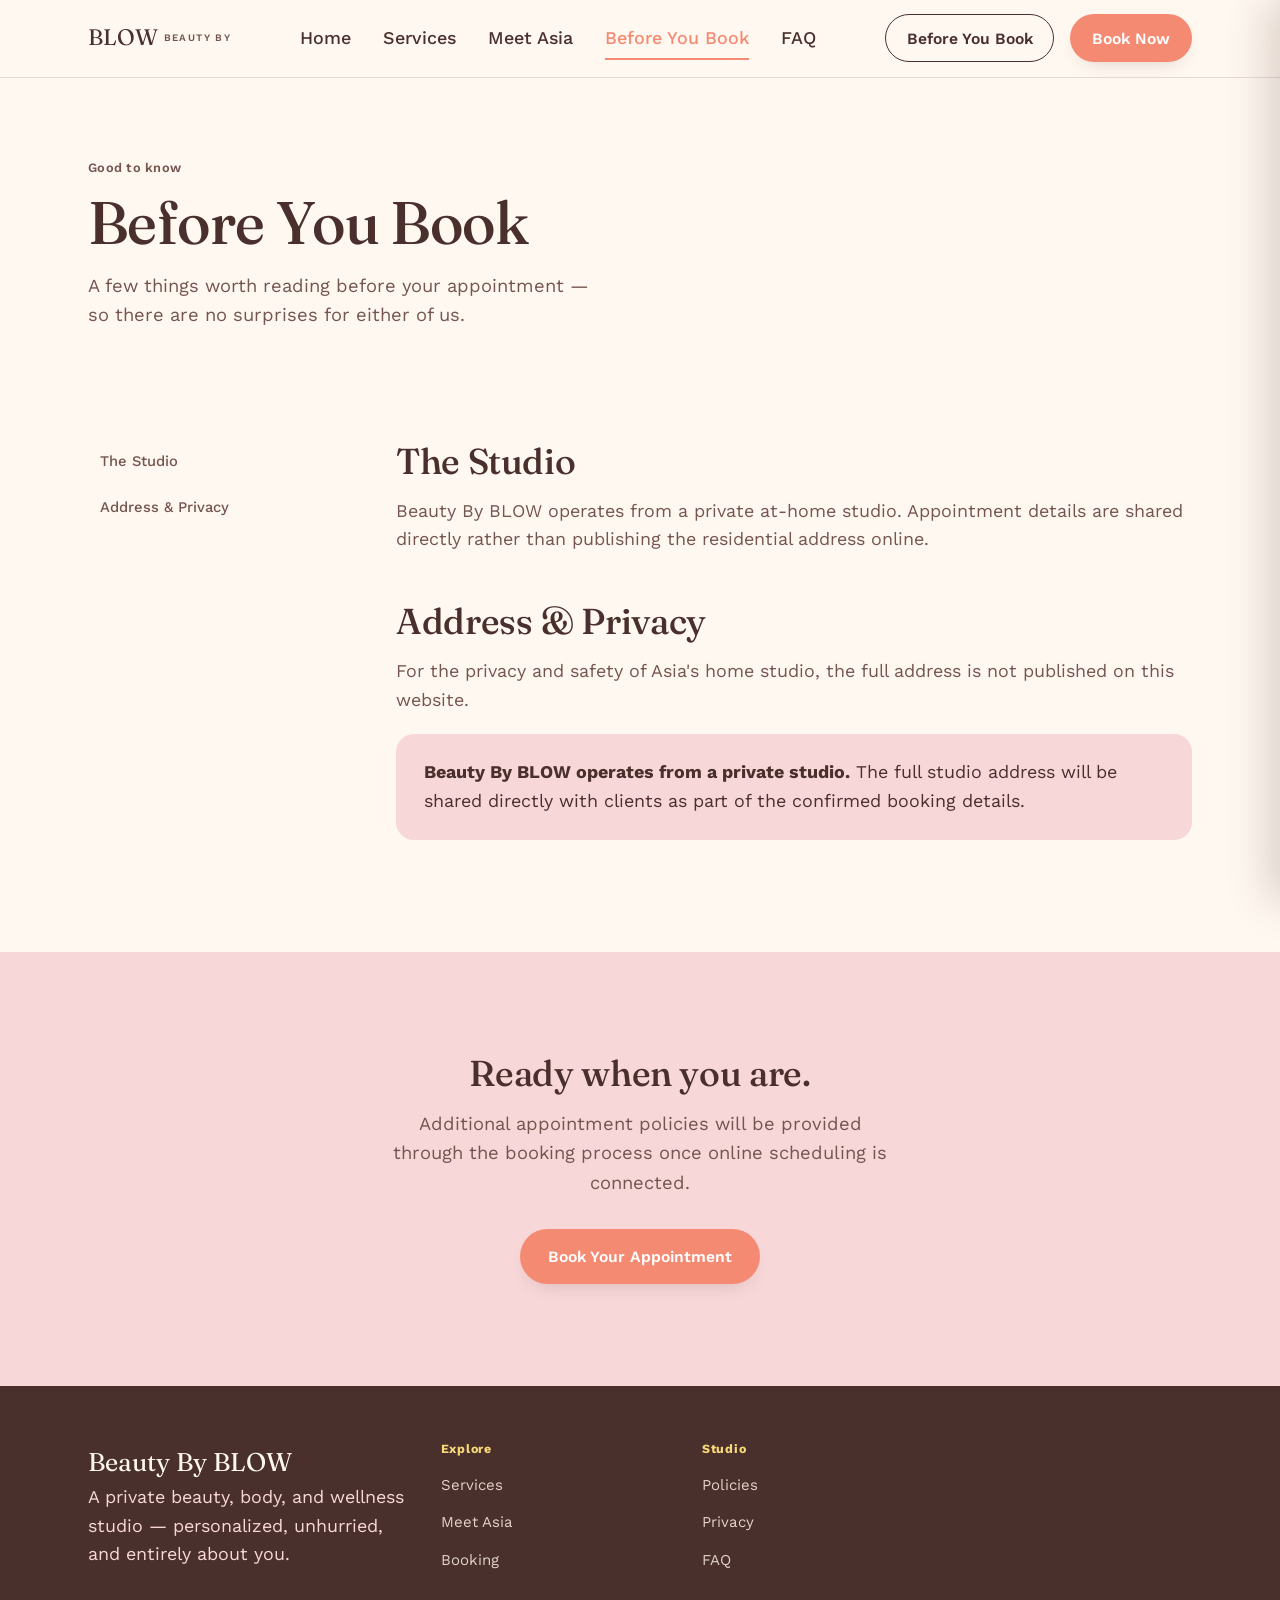
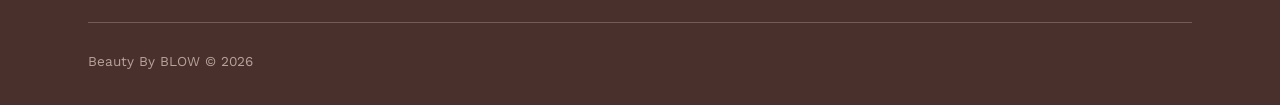
==== before-you-book.html @ 27a86e9e "Initial Beauty By BLOW website" ====
<!DOCTYPE html>
<html lang="en">
<head>
<meta charset="UTF-8">
<meta name="viewport" content="width=device-width, initial-scale=1.0">
<title>Before You Book — Beauty By BLOW</title>
<meta name="description" content="Appointment policies for Beauty By BLOW: deposits, cancellations, rescheduling, and studio information.">
<link rel="stylesheet" href="styles.css">
</head>
<body>

<a class="visually-hidden" href="#main">Skip to content</a>

<header class="site-header">
  <div class="wrap nav">
    <a class="brand" href="index.html">BLOW <small>BEAUTY BY</small></a>
    <nav class="nav-links" aria-label="Primary">
      <a href="index.html">Home</a>
      <a href="services.html">Services</a>
      <a href="meet-asia.html">Meet Asia</a>
      <a href="before-you-book.html" aria-current="page">Before You Book</a>
      <a href="faq.html">FAQ</a>
    </nav>
    <div class="nav-cta">
      <a class="btn btn-secondary" href="before-you-book.html">Before You Book</a>
      <a class="btn btn-primary" href="book.html">Book Now</a>
      <button class="hamburger" data-hamburger aria-label="Open menu" aria-expanded="false" aria-controls="mobile-menu">
        <svg viewBox="0 0 24 24" fill="none" stroke="currentColor" stroke-width="2" stroke-linecap="round"><line x1="3" y1="6" x2="21" y2="6"/><line x1="3" y1="12" x2="21" y2="12"/><line x1="3" y1="18" x2="21" y2="18"/></svg>
      </button>
    </div>
  </div>
</header>

<div class="scrim" data-scrim></div>
<div class="mobile-panel" id="mobile-menu" data-mobile-panel>
  <div class="mobile-panel-top">
    <span class="brand">BLOW</span>
    <button class="hamburger" data-mobile-close aria-label="Close menu">
      <svg viewBox="0 0 24 24" fill="none" stroke="currentColor" stroke-width="2" stroke-linecap="round"><line x1="18" y1="6" x2="6" y2="18"/><line x1="6" y1="6" x2="18" y2="18"/></svg>
    </button>
  </div>
  <nav aria-label="Mobile">
    <a href="index.html">Home</a>
    <a href="services.html">Services</a>
    <a href="meet-asia.html">Meet Asia</a>
    <a href="before-you-book.html">Before You Book</a>
    <a href="faq.html">FAQ</a>
  </nav>
  <a class="btn btn-primary btn-block" href="book.html">Book Now</a>
</div>

<main id="main">
  <section class="page-header wrap">
    <p class="eyebrow reveal">Good to know</p>
    <h1 class="reveal">Before You Book</h1>
    <p class="lede reveal">A few things worth reading before your appointment — so there are no surprises for either of us.</p>
  </section>

  <section class="section-tight">
    <div class="wrap policy-grid">
      <nav class="policy-nav" aria-label="Policy sections">
        <a href="#studio">The Studio</a>
        <a href="#privacy">Address &amp; Privacy</a>
      </nav>

      <div>


        <div class="policy-section reveal" id="studio">
          <h2>The Studio</h2>
          <p>Beauty By BLOW operates from a private at-home studio. Appointment details are shared directly rather than publishing the residential address online.</p>
        </div>

        <div class="policy-section reveal" id="privacy">
          <h2>Address &amp; Privacy</h2>
          <p>For the privacy and safety of Asia's home studio, the full address is not published on this website.</p>
          <div class="callout">
            <strong>Beauty By BLOW operates from a private studio.</strong> The full studio address will be shared directly with clients as part of the confirmed booking details.
          </div>
        </div>
      </div>
    </div>
  </section>

  <section class="section bg-blush">
    <div class="wrap center" style="max-width:600px;">
      <h2 style="font-size:var(--step-2);">Ready when you are.</h2>
      <p class="lede center mt-1">Additional appointment policies will be provided through the booking process once online scheduling is connected.</p>
      <a class="btn btn-primary mt-2" href="book.html">Book Your Appointment</a>
    </div>
  </section>
</main>

<footer class="site-footer">
  <div class="wrap">
    <div class="footer-grid">
      <div>
        <p class="footer-brand">Beauty By BLOW</p>
        <p>A private beauty, body, and wellness studio — personalized, unhurried, and entirely about you.</p>
      </div>
      <div class="footer-col">
        <h4>Explore</h4>
        <ul>
          <li><a href="services.html">Services</a></li>
          <li><a href="meet-asia.html">Meet Asia</a></li>
          <li><a href="book.html">Booking</a></li>
        </ul>
      </div>
      <div class="footer-col">
        <h4>Studio</h4>
        <ul>
          <li><a href="before-you-book.html">Policies</a></li>
          <li><a href="before-you-book.html#privacy">Privacy</a></li>
          <li><a href="faq.html">FAQ</a></li>
        </ul>
      </div>
    </div>
    <div class="footer-bottom">
      <span>Beauty By BLOW &copy; <span data-year></span></span>
    </div>
  </div>
</footer>

<script src="main.js"></script>
</body>
</html>
---- styles.css ----
/* =========================================================
   Beauty By BLOW — Design System
   A private beauty & wellness studio, run by Asia.
   Tokens live at the top so pricing/copy-adjacent color and
   type choices are easy to retune without hunting the file.
   ========================================================= */

@import url('https://fonts.googleapis.com/css2?family=Fraunces:ital,opsz,wght@0,9..144,300;0,9..144,400;0,9..144,500;0,9..144,600;1,9..144,400;1,9..144,500&family=Work+Sans:wght@400;500;600&display=swap');

:root{
  /* ---- Color ---- */
  --cream:      #FFF8F1;
  --cream-2:    #FDEFE2; /* slightly deeper cream for stacked sections */
  --blush:      #F8D7D9;
  --rose:       #ECA8AD;
  --coral:      #F58A72;
  --tangerine:  #F6A15D;
  --butter:     #F6D978;
  --brown:      #4A302C;
  --cocoa:      #74554F;
  --white:      #FFFFFF;

  /* functional aliases */
  --bg:          var(--cream);
  --ink:         var(--brown);
  --ink-soft:    var(--cocoa);
  --accent:      var(--coral);
  --accent-2:    var(--tangerine);
  --line:        rgba(74,48,44,0.14);
  --focus:       #B8542F;

  /* ---- Type ---- */
  --serif: 'Fraunces', 'Iowan Old Style', Georgia, serif;
  --sans:  'Work Sans', -apple-system, BlinkMacSystemFont, 'Segoe UI', sans-serif;

  /* ---- Scale ---- */
  --step-0: clamp(1rem, 0.96rem + 0.2vw, 1.125rem);
  --step-1: clamp(1.25rem, 1.18rem + 0.35vw, 1.5rem);
  --step-2: clamp(1.75rem, 1.55rem + 1vw, 2.25rem);
  --step-3: clamp(2.5rem, 2.05rem + 2.2vw, 3.75rem);
  --step-4: clamp(3.25rem, 2.5rem + 3.7vw, 5.5rem);

  --radius-sm: 10px;
  --radius-md: 18px;
  --radius-lg: 32px;

  --shadow-soft: 0 20px 45px -25px rgba(74,48,44,0.35);
  --shadow-tight: 0 8px 20px -12px rgba(74,48,44,0.3);

  --container: 1200px;
  --gutter: clamp(1.25rem, 4vw, 3rem);
}

/* ---------------------------------------------------------
   Reset
   --------------------------------------------------------- */
*, *::before, *::after{ box-sizing: border-box; }
html{ scroll-behavior: smooth; }
body{
  margin:0;
  background: var(--bg);
  color: var(--ink);
  font-family: var(--sans);
  font-size: var(--step-0);
  line-height: 1.6;
  -webkit-font-smoothing: antialiased;
  overflow-x: hidden;
}
img{ max-width:100%; display:block; }
ul{ margin:0; padding:0; list-style:none; }
a{ color: inherit; text-decoration:none; }
button{ font-family: inherit; cursor:pointer; }
h1,h2,h3,h4{ font-family: var(--serif); font-weight:500; margin:0; line-height:1.08; letter-spacing:-0.01em; }
p{ margin:0; }
input, select, textarea{ font-family: inherit; font-size: 1rem; }

.italic{ font-style: italic; font-weight: 400; }

/* Reduced motion: respected globally */
@media (prefers-reduced-motion: reduce){
  html{ scroll-behavior:auto; }
  *, *::before, *::after{
    animation-duration: 0.001ms !important;
    animation-iteration-count: 1 !important;
    transition-duration: 0.001ms !important;
    scroll-behavior: auto !important;
  }
}

/* Focus visibility — never sacrificed */
:focus-visible{
  outline: 2px solid var(--focus);
  outline-offset: 3px;
  border-radius: 4px;
}

/* ---------------------------------------------------------
   Layout helpers
   --------------------------------------------------------- */
.wrap{
  max-width: var(--container);
  margin-inline: auto;
  padding-inline: var(--gutter);
}
.section{ padding-block: clamp(3.5rem, 8vw, 7rem); position:relative; }
.section-tight{ padding-block: clamp(2.5rem, 5vw, 4rem); }
.bg-cream2{ background: var(--cream-2); }
.bg-blush{ background: var(--blush); }
.bg-brown{ background: var(--brown); color: var(--cream); }
.bg-brown h1, .bg-brown h2, .bg-brown h3{ color: var(--cream); }

.eyebrow{
  font-family: var(--sans);
  font-weight: 600;
  font-size: 0.8rem;
  color: var(--cocoa);
  letter-spacing: 0.02em;
}

.lede{
  font-size: 1.15rem;
  color: var(--ink-soft);
  max-width: 46ch;
}

/* ---------------------------------------------------------
   Buttons
   --------------------------------------------------------- */
.btn{
  display:inline-flex;
  align-items:center;
  gap:0.5rem;
  padding: 0.85rem 1.7rem;
  border-radius: 999px;
  font-weight: 600;
  font-size: 0.98rem;
  border: 1px solid transparent;
  transition: transform 0.25s ease, background 0.25s ease, color 0.25s ease, box-shadow 0.25s ease;
  min-height: 48px;
}
.btn-primary{
  background: var(--coral);
  color: var(--white);
  box-shadow: var(--shadow-tight);
}
.btn-primary:hover{ background:#EF7A5E; transform: translateY(-2px); }
.btn-secondary{
  background: transparent;
  border-color: var(--brown);
  color: var(--brown);
}
.btn-secondary:hover{ background: var(--brown); color: var(--cream); }
.btn-ghost-light{
  background: transparent;
  border-color: rgba(255,248,241,0.6);
  color: var(--cream);
}
.btn-ghost-light:hover{ background: var(--cream); color: var(--brown); }
.btn-block{ width:100%; justify-content:center; }
.btn:disabled{ opacity:0.5; cursor:not-allowed; transform:none; }

/* ---------------------------------------------------------
   Header / Nav
   --------------------------------------------------------- */
.site-header{
  position: sticky;
  top:0;
  z-index: 100;
  background: rgba(255,248,241,0.88);
  backdrop-filter: saturate(140%) blur(10px);
  border-bottom: 1px solid var(--line);
}
.nav{
  display:flex;
  align-items:center;
  justify-content:space-between;
  padding-block: 0.9rem;
}
.brand{
  font-family: var(--serif);
  font-size: 1.4rem;
  color: var(--brown);
  display:flex;
  align-items:baseline;
  gap:0.35rem;
}
.brand small{
  font-family: var(--sans);
  font-size: 0.62rem;
  font-weight:600;
  color: var(--cocoa);
  letter-spacing: 0.14em;
  align-self:center;
}
.nav-links{
  display:flex;
  align-items:center;
  gap: 2rem;
}
.nav-links a{
  font-weight:500;
  color: var(--ink);
  position:relative;
  padding: 0.3rem 0;
}
.nav-links a::after{
  content:"";
  position:absolute;
  left:0; right:100%;
  bottom:-2px;
  height:2px;
  background: var(--coral);
  transition: right 0.25s ease;
}
.nav-links a:hover::after, .nav-links a[aria-current="page"]::after{ right:0; }
.nav-links a[aria-current="page"]{ color: var(--coral); }
.nav-cta{ display:flex; align-items:center; gap:1rem; }
.nav-cta .btn{ padding: 0.65rem 1.3rem; }

.hamburger{
  display:none;
  width:48px; height:48px;
  border:none;
  background:transparent;
  align-items:center;
  justify-content:center;
  border-radius: 50%;
}
.hamburger svg{ width:24px; height:24px; }

.mobile-panel{
  position:fixed;
  inset: 0 0 0 auto;
  width:min(85vw, 360px);
  height:100dvh;
  background: var(--cream);
  transform: translateX(100%);
  transition: transform 0.35s ease;
  z-index: 200;
  display:flex;
  flex-direction:column;
  padding: 1.5rem;
  box-shadow: -12px 0 40px rgba(74,48,44,0.2);
}
.mobile-panel.is-open{ transform: translateX(0); }
.mobile-panel-top{ display:flex; justify-content:space-between; align-items:center; margin-bottom: 2rem; }
.mobile-panel a{
  font-family: var(--serif);
  font-size: 1.6rem;
  padding: 0.6rem 0;
  display:block;
  border-bottom: 1px solid var(--line);
}
.mobile-panel .btn{ margin-top: 1.5rem; }
.scrim{
  position:fixed; inset:0; background: rgba(74,48,44,0.35);
  opacity:0; pointer-events:none; transition: opacity 0.3s ease;
  z-index:150;
}
.scrim.is-open{ opacity:1; pointer-events:auto; }

@media (max-width: 860px){
  .nav-links{ display:none; }
  .nav-cta .btn-secondary{ display:none; }
  .hamburger{ display:flex; }
}

/* ---------------------------------------------------------
   Decorative shapes (hero + section accents)
   --------------------------------------------------------- */
.blob{
  position:absolute;
  border-radius: 50%;
  filter: blur(0px);
  z-index:0;
  pointer-events:none;
}
.float-slow{ animation: floaty 9s ease-in-out infinite; }
.float-slower{ animation: floaty 13s ease-in-out infinite; }
@keyframes floaty{
  0%,100%{ transform: translateY(0) translateX(0); }
  50%{ transform: translateY(-16px) translateX(6px); }
}

/* ---------------------------------------------------------
   Scroll reveal
   --------------------------------------------------------- */
.reveal{
  opacity:0;
  transform: translateY(16px);
  transition: opacity 0.7s ease, transform 0.7s ease;
}
.reveal.is-visible{ opacity:1; transform:none; }

/* ---------------------------------------------------------
   Home — Hero
   --------------------------------------------------------- */
.hero{
  position:relative;
  padding-top: clamp(2.5rem, 6vw, 4.5rem);
  padding-bottom: clamp(3rem, 8vw, 6rem);
  overflow:hidden;
}
.hero-grid{
  display:grid;
  grid-template-columns: 1.1fr 0.9fr;
  gap: clamp(2rem, 5vw, 4rem);
  align-items:center;
  position:relative;
  z-index:1;
}
.hero h1{
  font-size: var(--step-4);
  max-width: 12ch;
}
.hero-support{
  margin-top: 1.5rem;
  font-size: 1.15rem;
  color: var(--ink-soft);
  max-width: 42ch;
}
.hero-ctas{ display:flex; flex-wrap:wrap; gap:1rem; margin-top: 2.25rem; }
.hero-media{
  position:relative;
  aspect-ratio: 4/5;
  border-radius: var(--radius-lg);
  overflow:hidden;
  background: linear-gradient(155deg, var(--blush), var(--butter) 120%);
  box-shadow: var(--shadow-soft);
}
.hero-media img{ width:100%; height:100%; object-fit:cover; }
.hero-media-caption{
  position:absolute; left:1.25rem; bottom:1.25rem;
  background: rgba(255,248,241,0.92);
  padding: 0.6rem 1rem;
  border-radius: 999px;
  font-size: 0.85rem;
  font-weight:600;
  color: var(--brown);
  box-shadow: var(--shadow-tight);
}
@media (max-width: 860px){
  .hero-grid{ grid-template-columns: 1fr; }
  .hero-media{ order:-1; aspect-ratio: 5/4; }
}

/* ---------------------------------------------------------
   Intro / Brand statement
   --------------------------------------------------------- */
.intro{
  text-align:left;
  max-width: 720px;
}
.intro h2{ font-size: var(--step-3); }
.intro p{ margin-top: 1.5rem; }
.intro-link{
  margin-top: 1.75rem;
  display:inline-flex;
  align-items:center;
  gap: 0.5rem;
  font-weight:600;
  border-bottom: 1px solid var(--coral);
  padding-bottom: 2px;
}

/* ---------------------------------------------------------
   Services grid
   --------------------------------------------------------- */
.filter-row{
  display:flex; gap:0.6rem; flex-wrap:wrap; margin-top:2rem; margin-bottom: 2.5rem;
}
.filter-chip{
  padding: 0.5rem 1.1rem;
  border-radius:999px;
  border: 1px solid var(--line);
  background: var(--white);
  font-weight:600;
  font-size: 0.9rem;
  color: var(--ink-soft);
  transition: all 0.2s ease;
}
.filter-chip[aria-pressed="true"]{
  background: var(--brown);
  border-color: var(--brown);
  color: var(--cream);
}

.services-grid{
  display:grid;
  grid-template-columns: repeat(6, 1fr);
  gap: 1.5rem;
}
.service-card{
  grid-column: span 3;
  background: var(--white);
  border-radius: var(--radius-md);
  overflow:hidden;
  display:flex;
  flex-direction:column;
  box-shadow: var(--shadow-tight);
  transition: transform 0.3s ease, box-shadow 0.3s ease;
}
.service-card:hover{ transform: translateY(-4px); box-shadow: var(--shadow-soft); }
.service-card.is-hidden{ display:none; }
.service-card.span-4{ grid-column: span 4; }
.service-card.span-2{ grid-column: span 2; }
.service-media{
  aspect-ratio: 16/11;
  background: linear-gradient(140deg, var(--blush), var(--tangerine));
  position:relative;
}
.service-card:nth-of-type(3n+2) .service-media{ background: linear-gradient(140deg, var(--butter), var(--coral)); }
.service-card:nth-of-type(3n+3) .service-media{ background: linear-gradient(140deg, var(--rose), var(--butter)); }
.service-media img{ width:100%; height:100%; object-fit:cover; }
.service-tag{
  position:absolute; top:0.9rem; left:0.9rem;
  background: rgba(255,255,255,0.85);
  padding: 0.3rem 0.75rem;
  border-radius: 999px;
  font-size: 0.72rem;
  font-weight:700;
  color: var(--cocoa);
}
.service-body{ padding: 1.4rem 1.4rem 1.6rem; display:flex; flex-direction:column; gap:0.7rem; flex:1; }
.service-body h3{ font-size: 1.35rem; }
.service-desc{ color: var(--ink-soft); font-size: 0.96rem; }
.service-meta{
  display:flex; gap:1rem; font-size:0.85rem; color: var(--cocoa); font-weight:600;
  margin-top:auto;
}
.service-actions{ display:flex; gap:0.75rem; margin-top:0.5rem; flex-wrap:wrap; }
.service-actions .btn{ padding: 0.6rem 1.15rem; font-size:0.9rem; }

@media (max-width: 960px){
  .services-grid{ grid-template-columns: repeat(2,1fr); }
  .service-card, .service-card.span-4, .service-card.span-2{ grid-column: span 1; }
}
@media (max-width: 560px){
  .services-grid{ grid-template-columns: 1fr; }
}

/* ---------------------------------------------------------
   Meet Asia teaser (home) + full page
   --------------------------------------------------------- */
.asia-teaser{
  display:grid;
  grid-template-columns: 0.9fr 1.1fr;
  gap: clamp(2rem,5vw,4rem);
  align-items:center;
}
.asia-portrait{
  position:relative;
  aspect-ratio: 3/4;
  border-radius: var(--radius-lg);
  overflow:hidden;
  background: linear-gradient(160deg, var(--butter), var(--blush));
  box-shadow: var(--shadow-soft);
}
.asia-portrait img{ width:100%; height:100%; object-fit:cover; }
.detail-list{
  display:grid;
  grid-template-columns: 1fr 1fr;
  gap: 1rem;
  margin-top: 2rem;
}
.detail-item{
  background: var(--white);
  border-radius: var(--radius-sm);
  padding: 1rem 1.1rem;
}
.detail-item span{ display:block; font-size:0.75rem; font-weight:700; color:var(--coral); margin-bottom:0.25rem; }
@media (max-width: 860px){
  .asia-teaser{ grid-template-columns:1fr; }
  .detail-list{ grid-template-columns:1fr 1fr; }
}
@media (max-width:480px){ .detail-list{ grid-template-columns:1fr; } }

/* Meet Asia full page */
.asia-hero{
  display:grid;
  grid-template-columns: 1fr 1fr;
  gap: clamp(2rem,5vw,4rem);
  align-items:center;
}
.asia-hero .asia-portrait{ aspect-ratio: 4/5; }
.story-block{ max-width: 640px; margin-bottom: 3rem; }
.story-block h3{ font-size: var(--step-2); margin-bottom:1rem; }
.story-block p + p{ margin-top: 1rem; }
.cert-list{ display:grid; gap:0.9rem; margin-top:1.5rem; }
.cert-item{
  display:flex; gap:0.9rem; align-items:flex-start;
  padding: 1rem; background: var(--white); border-radius: var(--radius-sm);
}
.cert-item .dot{ width:8px;height:8px;border-radius:50%;background:var(--coral); margin-top:0.5rem; flex-shrink:0; }
.gallery-strip{
  display:grid; grid-template-columns: repeat(3,1fr); gap:1rem; margin-top:2rem;
}
.gallery-strip .ph{
  aspect-ratio: 1; border-radius: var(--radius-sm); overflow:hidden;
  background: linear-gradient(150deg, var(--rose), var(--tangerine));
}
@media (max-width:860px){ .asia-hero{ grid-template-columns:1fr; } }
@media (max-width:600px){ .gallery-strip{ grid-template-columns: repeat(3,1fr); } }

/* ---------------------------------------------------------
   Experience (3-step)
   --------------------------------------------------------- */
.steps{
  display:grid;
  grid-template-columns: repeat(3,1fr);
  gap: clamp(1.5rem,4vw,2.5rem);
  margin-top: 3rem;
}
.step-num{
  font-family: var(--serif);
  font-size: clamp(2.75rem,6vw,4rem);
  color: var(--rose);
  line-height:1;
}
.step h3{ font-size:1.4rem; margin-top:0.75rem; }
.step p{ color: var(--ink-soft); margin-top:0.5rem; }
@media (max-width:760px){ .steps{ grid-template-columns:1fr; } }

/* ---------------------------------------------------------
   Portfolio / gallery masonry
   --------------------------------------------------------- */
.masonry{
  columns: 3 220px;
  column-gap: 1.25rem;
  margin-top:2.5rem;
}
.masonry-item{
  break-inside: avoid;
  margin-bottom: 1.25rem;
  border-radius: var(--radius-md);
  overflow:hidden;
  background: linear-gradient(160deg, var(--blush), var(--butter));
  box-shadow: var(--shadow-tight);
  transition: transform 0.3s ease;
}
.masonry-item:hover{ transform: scale(1.02); }
.masonry-item img{ width:100%; display:block; }
.masonry-item.h-short{ aspect-ratio: 4/3; }
.masonry-item.h-tall{ aspect-ratio: 3/4; }
.masonry-item.h-square{ aspect-ratio: 1; }

/* ---------------------------------------------------------
   Testimonials — Love Notes
   --------------------------------------------------------- */
.notes-grid{
  display:grid;
  grid-template-columns: repeat(3,1fr);
  gap: 1.5rem;
  margin-top: 2.5rem;
}
.note-card{
  background: var(--white);
  border-radius: var(--radius-md);
  padding: 1.75rem;
  position:relative;
  box-shadow: var(--shadow-tight);
  transform: rotate(var(--tilt,0deg));
}
.note-card:nth-child(2n){ --tilt: 1deg; }
.note-card:nth-child(3n){ --tilt: -1deg; }
.note-quote{ font-family: var(--serif); font-size:1.15rem; font-style:italic; color:var(--brown); }
.note-name{ margin-top:1rem; font-weight:600; font-size:0.9rem; color: var(--cocoa); }
.note-placeholder-badge{
  display:inline-block; margin-bottom:0.9rem; font-size:0.68rem; font-weight:700;
  background: var(--butter); color:var(--brown); padding:0.2rem 0.6rem; border-radius:999px;
}
@media (max-width:860px){ .notes-grid{ grid-template-columns:1fr; } }

/* ---------------------------------------------------------
   Final CTA band
   --------------------------------------------------------- */
.final-cta{
  text-align:center;
  background: linear-gradient(135deg, var(--coral), var(--tangerine));
  color: var(--white);
  border-radius: var(--radius-lg);
  padding: clamp(3rem,7vw,5rem) clamp(1.5rem,5vw,3rem);
  position:relative;
  overflow:hidden;
}
.final-cta h2{ color:var(--white); font-size: var(--step-3); max-width:16ch; margin-inline:auto; }
.final-cta p{ color: rgba(255,255,255,0.9); margin-top:1rem; font-size:1.1rem; }
.final-cta .btn-primary{ background: var(--white); color: var(--coral); margin-top:2rem; }
.final-cta .btn-primary:hover{ background: var(--brown); color:var(--cream); }

/* ---------------------------------------------------------
   Footer
   --------------------------------------------------------- */
.site-footer{ background: var(--brown); color: var(--blush); padding-block: 3.5rem 2rem; }
.footer-grid{
  display:grid;
  grid-template-columns: 1.4fr 1fr 1fr 1fr;
  gap: 2rem;
  padding-bottom: 2.5rem;
  border-bottom: 1px solid rgba(248,215,217,0.25);
}
.footer-brand{ font-family: var(--serif); font-size:1.6rem; color: var(--cream); }
.footer-brand p{ color: rgba(253,239,226,0.75); margin-top:0.9rem; font-size:0.92rem; max-width:32ch; }
.footer-col h4{ font-family: var(--sans); font-size:0.78rem; font-weight:700; color: var(--butter); letter-spacing:0.06em; margin-bottom:0.9rem; }
.footer-col li{ margin-bottom:0.55rem; }
.footer-col a{ color: rgba(253,239,226,0.85); font-size:0.94rem; }
.footer-col a:hover{ color: var(--butter); }
.footer-bottom{
  display:flex; justify-content:space-between; align-items:center; flex-wrap:wrap; gap:1rem;
  padding-top: 1.75rem; font-size:0.85rem; color: rgba(253,239,226,0.6);
}
@media (max-width:860px){ .footer-grid{ grid-template-columns: 1fr 1fr; } }
@media (max-width:520px){ .footer-grid{ grid-template-columns: 1fr; } }

/* ---------------------------------------------------------
   Page header (interior pages)
   --------------------------------------------------------- */
.page-header{
  padding-block: clamp(3rem,7vw,5rem) clamp(2rem,4vw,3rem);
}
.page-header .eyebrow{ margin-bottom:0.75rem; }
.page-header h1{ font-size: var(--step-3); max-width: 18ch; }
.page-header .lede{ margin-top:1rem; }

/* ---------------------------------------------------------
   FAQ accordion
   --------------------------------------------------------- */
.faq-list{ display:grid; gap:1rem; max-width: 820px; }
.faq-item{
  background: var(--white);
  border-radius: var(--radius-sm);
  overflow:hidden;
  box-shadow: var(--shadow-tight);
}
.faq-question{
  width:100%;
  display:flex; justify-content:space-between; align-items:center;
  padding: 1.25rem 1.5rem;
  background:transparent;
  border:none;
  text-align:left;
  font-family: var(--serif);
  font-size: 1.1rem;
  color: var(--brown);
}
.faq-icon{
  width:28px; height:28px; flex-shrink:0;
  display:flex; align-items:center; justify-content:center;
  border-radius:50%;
  background: var(--blush);
  transition: transform 0.3s ease;
  margin-left:1rem;
}
.faq-question[aria-expanded="true"] .faq-icon{ transform: rotate(45deg); }
.faq-answer{
  display:grid;
  grid-template-rows: 0fr;
  transition: grid-template-rows 0.35s ease;
}
.faq-answer-inner{ overflow:hidden; }
.faq-item.is-open .faq-answer{ grid-template-rows: 1fr; }
.faq-answer p{ padding: 0 1.5rem 1.5rem; color: var(--ink-soft); }
.faq-placeholder{ color:var(--coral); font-weight:600; }

/* ---------------------------------------------------------
   Policy page
   --------------------------------------------------------- */
.policy-grid{ display:grid; grid-template-columns: 260px 1fr; gap: 3rem; align-items:start; }
.policy-nav{ position:sticky; top: 100px; display:grid; gap:0.4rem; }
.policy-nav a{ padding:0.5rem 0.75rem; border-radius:8px; font-size:0.92rem; color:var(--ink-soft); font-weight:500; }
.policy-nav a:hover{ background: var(--blush); color: var(--brown); }
.policy-section{ margin-bottom: 3rem; scroll-margin-top: 100px; }
.policy-section h2{ font-size: var(--step-2); margin-bottom:1rem; }
.policy-section p{ color: var(--ink-soft); }
.policy-section p + p{ margin-top:0.85rem; }
.callout{
  background: var(--blush);
  border-radius: var(--radius-md);
  padding: 1.5rem 1.75rem;
  margin-top:1.25rem;
}
.callout strong{ color: var(--brown); }
@media (max-width:900px){ .policy-grid{ grid-template-columns:1fr; } .policy-nav{ position:static; display:flex; flex-wrap:wrap; gap:0.5rem; } }

/* ---------------------------------------------------------
   Booking flow
   --------------------------------------------------------- */
.booking-shell{
  display:grid;
  grid-template-columns: 1fr 340px;
  gap: clamp(2rem,4vw,3rem);
  align-items:start;
}
.booking-progress{
  display:flex; gap:0.5rem; margin-bottom: 2rem;
}
.booking-progress li{
  flex:1; height:6px; border-radius:999px; background: var(--blush);
}
.booking-progress li.is-done, .booking-progress li.is-active{ background: var(--coral); }

.booking-step{ display:none; }
.booking-step.is-active{ display:block; }

.service-pick-list{ display:grid; gap:1rem; }
.service-pick{
  display:flex; justify-content:space-between; align-items:center; gap:1rem;
  background: var(--white); border-radius: var(--radius-sm); padding: 1.1rem 1.3rem;
  border: 2px solid transparent;
  cursor:pointer;
  text-align:left;
}
.service-pick:hover{ border-color: var(--rose); }
.service-pick[aria-pressed="true"]{ border-color: var(--coral); background: var(--blush); }
.service-pick .name{ font-family: var(--serif); font-size:1.15rem; }
.service-pick .meta{ font-size:0.85rem; color: var(--cocoa); margin-top:0.25rem; }
.service-pick .price{ font-weight:700; color: var(--coral); white-space:nowrap; }

.calendar-card{ background: var(--white); border-radius: var(--radius-md); padding:1.5rem; box-shadow: var(--shadow-tight); }
.cal-head{ display:flex; justify-content:space-between; align-items:center; margin-bottom:1rem; }
.cal-nav-btn{ width:36px; height:36px; border-radius:50%; border:1px solid var(--line); background:var(--white); display:flex; align-items:center; justify-content:center; }
.cal-grid{ display:grid; grid-template-columns: repeat(7,1fr); gap:0.35rem; text-align:center; }
.cal-grid .dow{ font-size:0.72rem; font-weight:700; color:var(--cocoa); padding-block:0.4rem; }
.cal-day{
  aspect-ratio:1; border-radius:10px; border:none; background:transparent; font-weight:600; color:var(--ink);
}
.cal-day:not(:disabled):hover{ background: var(--blush); }
.cal-day[aria-pressed="true"]{ background: var(--coral); color:var(--white); }
.cal-day:disabled{ color: rgba(74,48,44,0.25); cursor:not-allowed; }
.cal-day.is-empty{ visibility:hidden; }

.time-grid{ display:grid; grid-template-columns: repeat(3,1fr); gap:0.6rem; margin-top:1.5rem; }
.time-slot{ padding:0.65rem; border-radius:10px; border:1px solid var(--line); background:var(--white); font-weight:600; font-size:0.9rem; }
.time-slot:hover{ border-color: var(--coral); }
.time-slot[aria-pressed="true"]{ background: var(--coral); color:var(--white); border-color:var(--coral); }

.form-grid{ display:grid; grid-template-columns:1fr 1fr; gap:1.1rem; }
.form-field{ display:flex; flex-direction:column; gap:0.4rem; }
.form-field.full{ grid-column: 1 / -1; }
.form-field label{ font-size:0.88rem; font-weight:600; color:var(--brown); }
.form-field input, .form-field textarea{
  padding:0.8rem 1rem; border-radius:10px; border:1px solid var(--line); background:var(--white); color:var(--ink);
}
.form-field input:focus, .form-field textarea:focus{ border-color: var(--coral); }
.form-field textarea{ resize:vertical; min-height:100px; }
.policy-check{ display:flex; gap:0.75rem; align-items:flex-start; margin-top:0.5rem; }
.policy-check input{ margin-top:0.3rem; width:18px; height:18px; }
.policy-check label{ font-size:0.9rem; color: var(--ink-soft); }

.summary-card{
  background: var(--white); border-radius: var(--radius-md); padding: 1.6rem;
  box-shadow: var(--shadow-tight); position:sticky; top: 100px;
}
.summary-card h3{ font-size:1.2rem; margin-bottom:1rem; }
.summary-row{ display:flex; justify-content:space-between; padding:0.55rem 0; border-bottom:1px dashed var(--line); font-size:0.92rem; }
.summary-row:last-of-type{ border-bottom:none; }
.summary-row .label{ color: var(--cocoa); }
.summary-empty{ color: var(--cocoa); font-size:0.9rem; }

.step-actions{ display:flex; justify-content:space-between; gap:1rem; margin-top:2rem; }

.confirm-panel{ text-align:center; padding: 2rem 0; }
.confirm-icon{ width:72px; height:72px; border-radius:50%; background: var(--butter); display:flex; align-items:center; justify-content:center; margin:0 auto 1.5rem; }

.integration-note{
  margin-top:1rem; font-size:0.82rem; color: var(--cocoa); background: var(--cream-2); border-radius:10px; padding:0.85rem 1rem;
}

@media (max-width: 900px){
  .booking-shell{ grid-template-columns:1fr; }
  .summary-card{ position:static; }
  .form-grid{ grid-template-columns:1fr; }
  .time-grid{ grid-template-columns: repeat(2,1fr); }
}

/* ---------------------------------------------------------
   Utility spacing
   --------------------------------------------------------- */
.mt-1{margin-top:1rem;} .mt-2{margin-top:2rem;} .mt-3{margin-top:3rem;}
.center{ text-align:center; margin-inline:auto; }
.visually-hidden{
  position:absolute; width:1px; height:1px; padding:0; margin:-1px; overflow:hidden;
  clip:rect(0,0,0,0); white-space:nowrap; border:0;
}
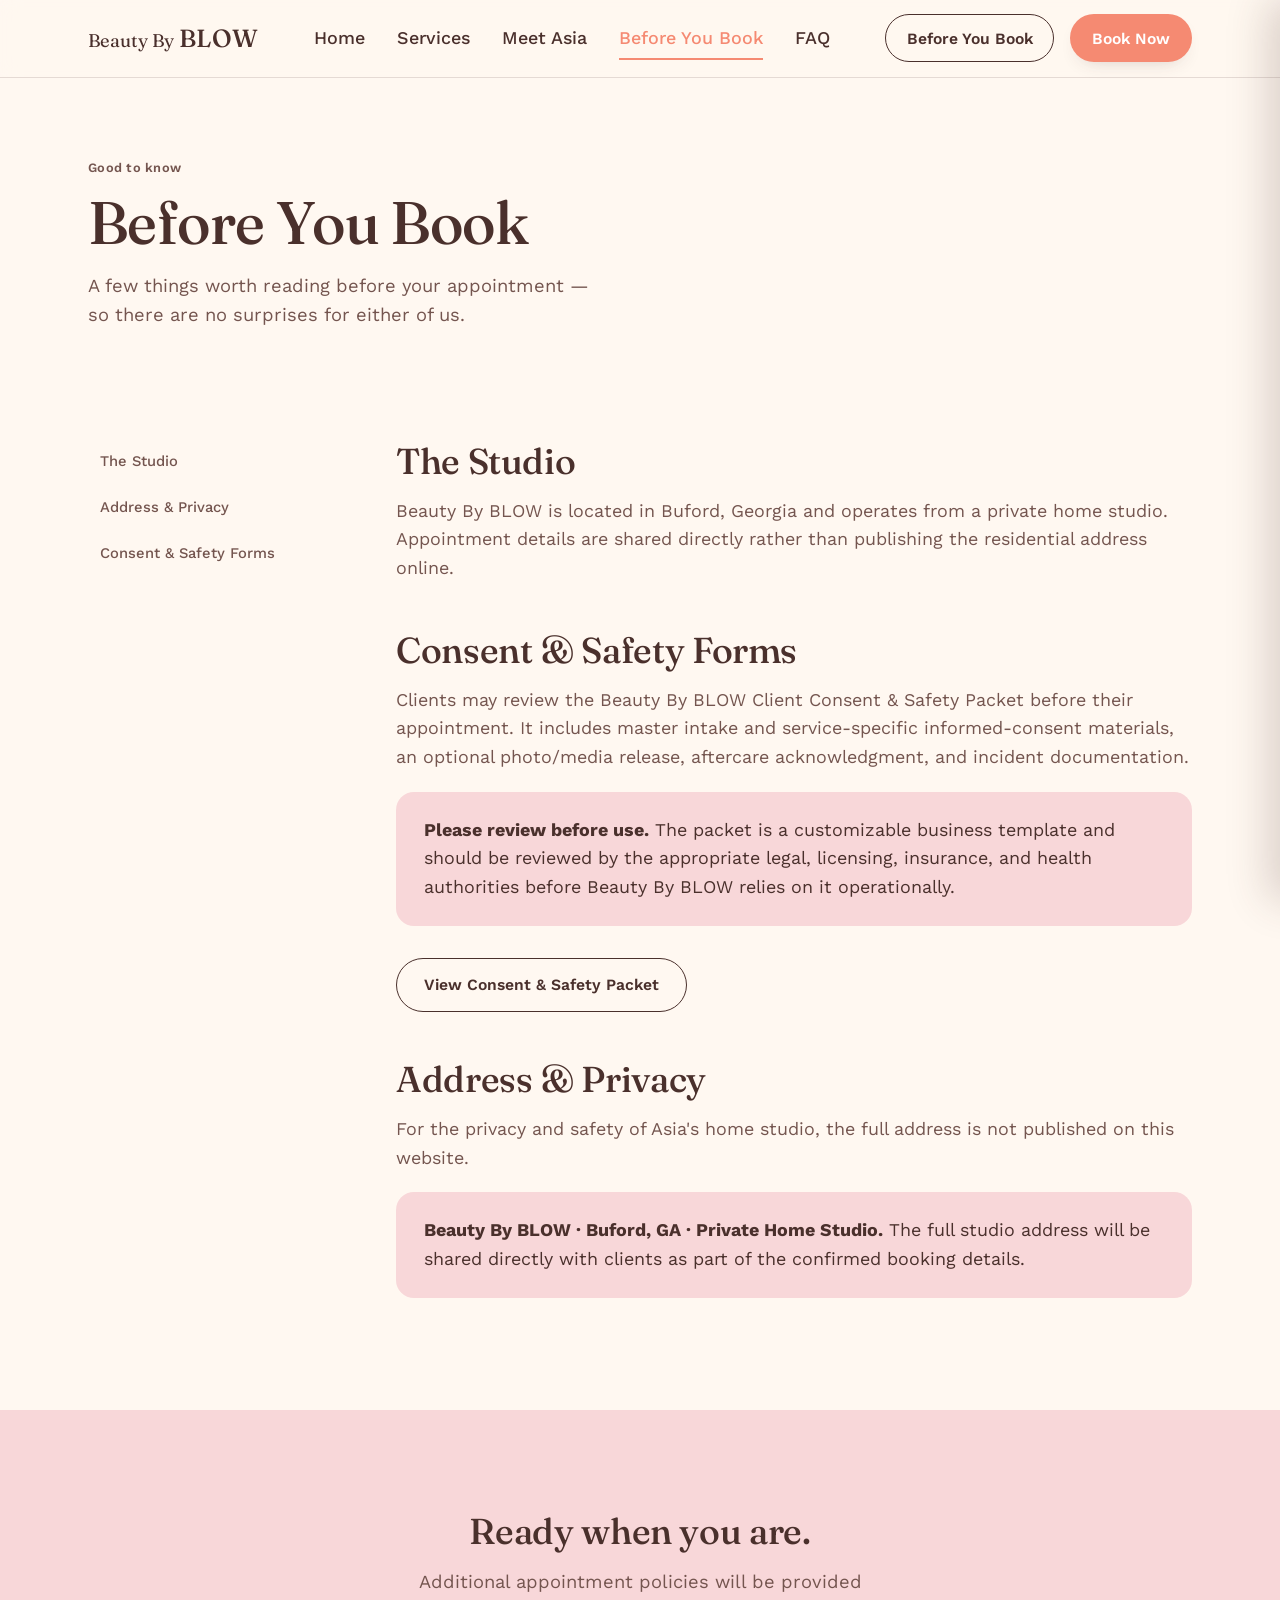
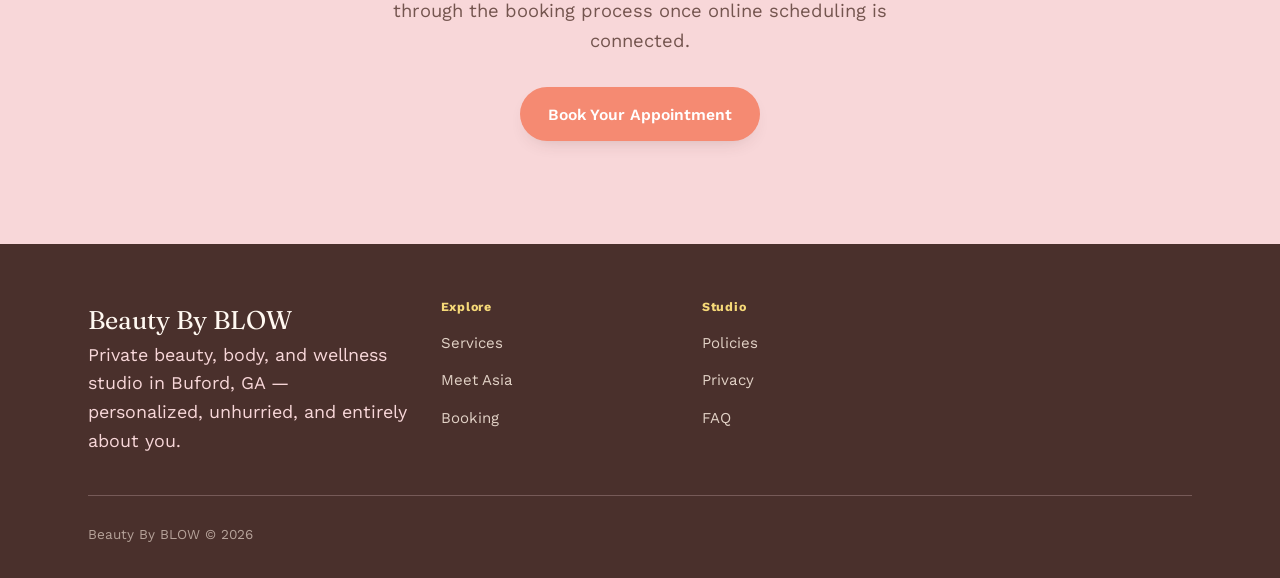
==== commit 3c2236f8: "Update branding, yoni steam menu, consent forms, and studio details" ====
--- a/before-you-book.html
+++ b/before-you-book.html
@@ -13,7 +13,7 @@
 
 <header class="site-header">
   <div class="wrap nav">
-    <a class="brand" href="index.html">BLOW <small>BEAUTY BY</small></a>
+    <a class="brand" href="index.html">Beauty By <strong>BLOW</strong></a>
     <nav class="nav-links" aria-label="Primary">
       <a href="index.html">Home</a>
       <a href="services.html">Services</a>
@@ -34,7 +34,7 @@
 <div class="scrim" data-scrim></div>
 <div class="mobile-panel" id="mobile-menu" data-mobile-panel>
   <div class="mobile-panel-top">
-    <span class="brand">BLOW</span>
+    <span class="brand">Beauty By <strong>BLOW</strong></span>
     <button class="hamburger" data-mobile-close aria-label="Close menu">
       <svg viewBox="0 0 24 24" fill="none" stroke="currentColor" stroke-width="2" stroke-linecap="round"><line x1="18" y1="6" x2="6" y2="18"/><line x1="6" y1="6" x2="18" y2="18"/></svg>
     </button>
@@ -61,6 +61,7 @@
       <nav class="policy-nav" aria-label="Policy sections">
         <a href="#studio">The Studio</a>
         <a href="#privacy">Address &amp; Privacy</a>
+        <a href="#consent">Consent &amp; Safety Forms</a>
       </nav>
 
       <div>
@@ -68,14 +69,22 @@
 
         <div class="policy-section reveal" id="studio">
           <h2>The Studio</h2>
-          <p>Beauty By BLOW operates from a private at-home studio. Appointment details are shared directly rather than publishing the residential address online.</p>
+          <p>Beauty By BLOW is located in Buford, Georgia and operates from a private home studio. Appointment details are shared directly rather than publishing the residential address online.</p>
+        </div>
+
+
+        <div class="policy-section reveal" id="consent">
+          <h2>Consent &amp; Safety Forms</h2>
+          <p>Clients may review the Beauty By BLOW Client Consent &amp; Safety Packet before their appointment. It includes master intake and service-specific informed-consent materials, an optional photo/media release, aftercare acknowledgment, and incident documentation.</p>
+          <div class="callout"><strong>Please review before use.</strong> The packet is a customizable business template and should be reviewed by the appropriate legal, licensing, insurance, and health authorities before Beauty By BLOW relies on it operationally.</div>
+          <a class="btn btn-secondary mt-2" href="forms/Beauty-By-BLOW-Client-Consent-Safety-Packet.pdf" target="_blank" rel="noopener">View Consent &amp; Safety Packet</a>
         </div>
 
         <div class="policy-section reveal" id="privacy">
           <h2>Address &amp; Privacy</h2>
           <p>For the privacy and safety of Asia's home studio, the full address is not published on this website.</p>
           <div class="callout">
-            <strong>Beauty By BLOW operates from a private studio.</strong> The full studio address will be shared directly with clients as part of the confirmed booking details.
+            <strong>Beauty By BLOW · Buford, GA · Private Home Studio.</strong> The full studio address will be shared directly with clients as part of the confirmed booking details.
           </div>
         </div>
       </div>
@@ -96,7 +105,7 @@
     <div class="footer-grid">
       <div>
         <p class="footer-brand">Beauty By BLOW</p>
-        <p>A private beauty, body, and wellness studio — personalized, unhurried, and entirely about you.</p>
+        <p>Private beauty, body, and wellness studio in Buford, GA — personalized, unhurried, and entirely about you.</p>
       </div>
       <div class="footer-col">
         <h4>Explore</h4>
--- a/styles.css
+++ b/styles.css
@@ -782,3 +782,23 @@
   position:absolute; width:1px; height:1px; padding:0; margin:-1px; overflow:hidden;
   clip:rect(0,0,0,0); white-space:nowrap; border:0;
 }
+
+/* Beauty By BLOW final content pass */
+.brand { white-space: nowrap; font-size: 1.15rem; gap: .3rem; }
+.brand strong { font-family: var(--serif); font-size: 1.55rem; font-weight: 500; letter-spacing: .02em; }
+.hero-media img, .asia-portrait img { object-fit: contain; background: #fff; padding: clamp(.75rem, 2vw, 1.5rem); }
+.yoni-feature { background: linear-gradient(180deg, var(--cream2), #fff 45%, var(--blush)); }
+.yoni-hero-grid { display:grid; grid-template-columns: .9fr 1.1fr; gap: clamp(2rem,5vw,5rem); align-items:center; }
+.yoni-collection-image { width:100%; border-radius: 28px; box-shadow: var(--shadow-soft); }
+.ritual-grid { display:grid; grid-template-columns:repeat(3,1fr); gap:1.25rem; }
+.ritual-card, .series-card, .blend-grid > div { background:rgba(255,255,255,.82); border:1px solid rgba(74,48,44,.12); border-radius:22px; padding:1.5rem; }
+.ritual-card.featured { transform:translateY(-8px); border-color:var(--coral); box-shadow:var(--shadow-soft); }
+.bestseller { display:inline-block; background:var(--coral); color:white; border-radius:999px; padding:.35rem .7rem; font-size:.75rem; font-weight:700; margin-bottom:1rem; }
+.ritual-price { font-family:var(--serif); font-size:2rem; color:var(--cocoa); margin:.4rem 0 1rem; }
+.series-grid { display:grid; grid-template-columns:repeat(2,1fr); gap:1.25rem; }
+.blend-grid { display:grid; grid-template-columns:repeat(5,1fr); gap:1rem; margin-top:1rem; }
+.blend-grid h3 { font-size:1.05rem; }
+.blend-grid p { font-size:.9rem; margin-top:.5rem; }
+.safety-note { max-width:78ch; font-size:.9rem; }
+@media (max-width:900px){ .yoni-hero-grid,.ritual-grid{grid-template-columns:1fr;} .ritual-card.featured{transform:none;} .blend-grid{grid-template-columns:repeat(2,1fr);} }
+@media (max-width:600px){ .series-grid,.blend-grid{grid-template-columns:1fr;} .brand{font-size:.95rem}.brand strong{font-size:1.25rem} }
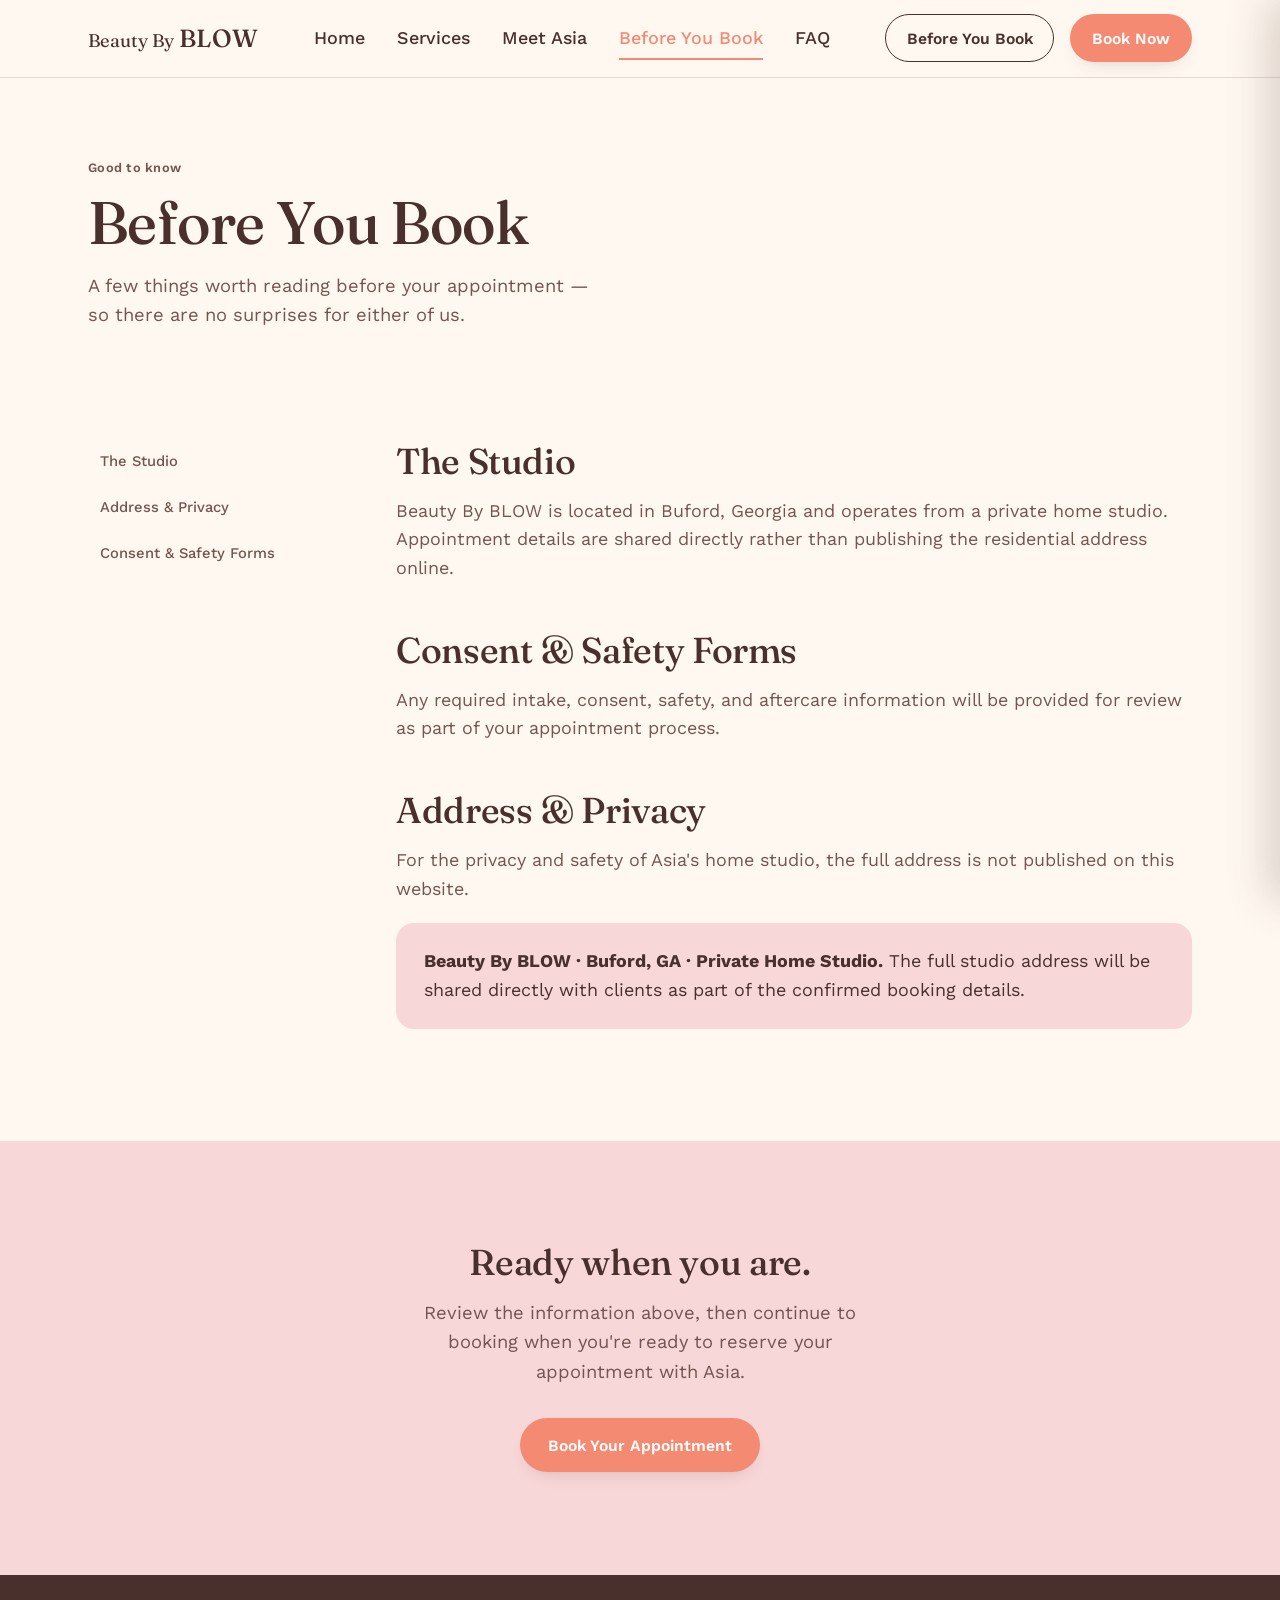
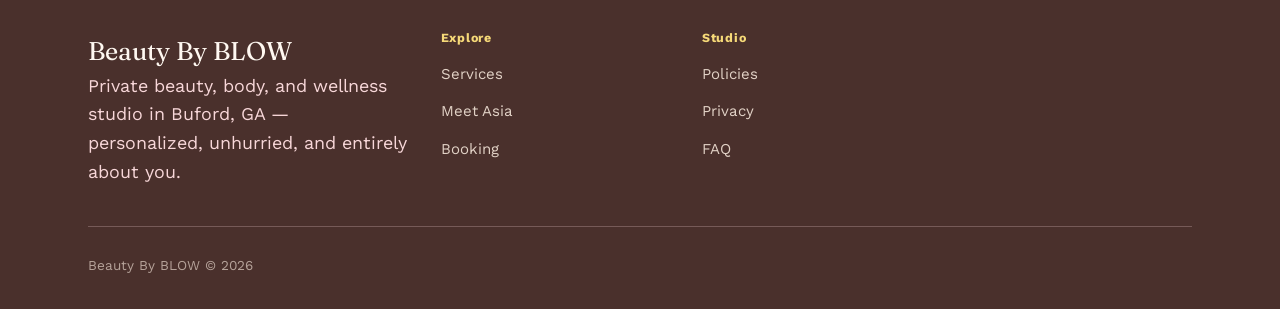
==== commit aaccac31: "Add files via upload" ====
--- a/before-you-book.html
+++ b/before-you-book.html
@@ -75,9 +75,7 @@
 
         <div class="policy-section reveal" id="consent">
           <h2>Consent &amp; Safety Forms</h2>
-          <p>Clients may review the Beauty By BLOW Client Consent &amp; Safety Packet before their appointment. It includes master intake and service-specific informed-consent materials, an optional photo/media release, aftercare acknowledgment, and incident documentation.</p>
-          <div class="callout"><strong>Please review before use.</strong> The packet is a customizable business template and should be reviewed by the appropriate legal, licensing, insurance, and health authorities before Beauty By BLOW relies on it operationally.</div>
-          <a class="btn btn-secondary mt-2" href="forms/Beauty-By-BLOW-Client-Consent-Safety-Packet.pdf" target="_blank" rel="noopener">View Consent &amp; Safety Packet</a>
+          <p>Any required intake, consent, safety, and aftercare information will be provided for review as part of your appointment process.</p>
         </div>
 
         <div class="policy-section reveal" id="privacy">
@@ -94,7 +92,7 @@
   <section class="section bg-blush">
     <div class="wrap center" style="max-width:600px;">
       <h2 style="font-size:var(--step-2);">Ready when you are.</h2>
-      <p class="lede center mt-1">Additional appointment policies will be provided through the booking process once online scheduling is connected.</p>
+      <p class="lede center mt-1">Review the information above, then continue to booking when you're ready to reserve your appointment with Asia.</p>
       <a class="btn btn-primary mt-2" href="book.html">Book Your Appointment</a>
     </div>
   </section>
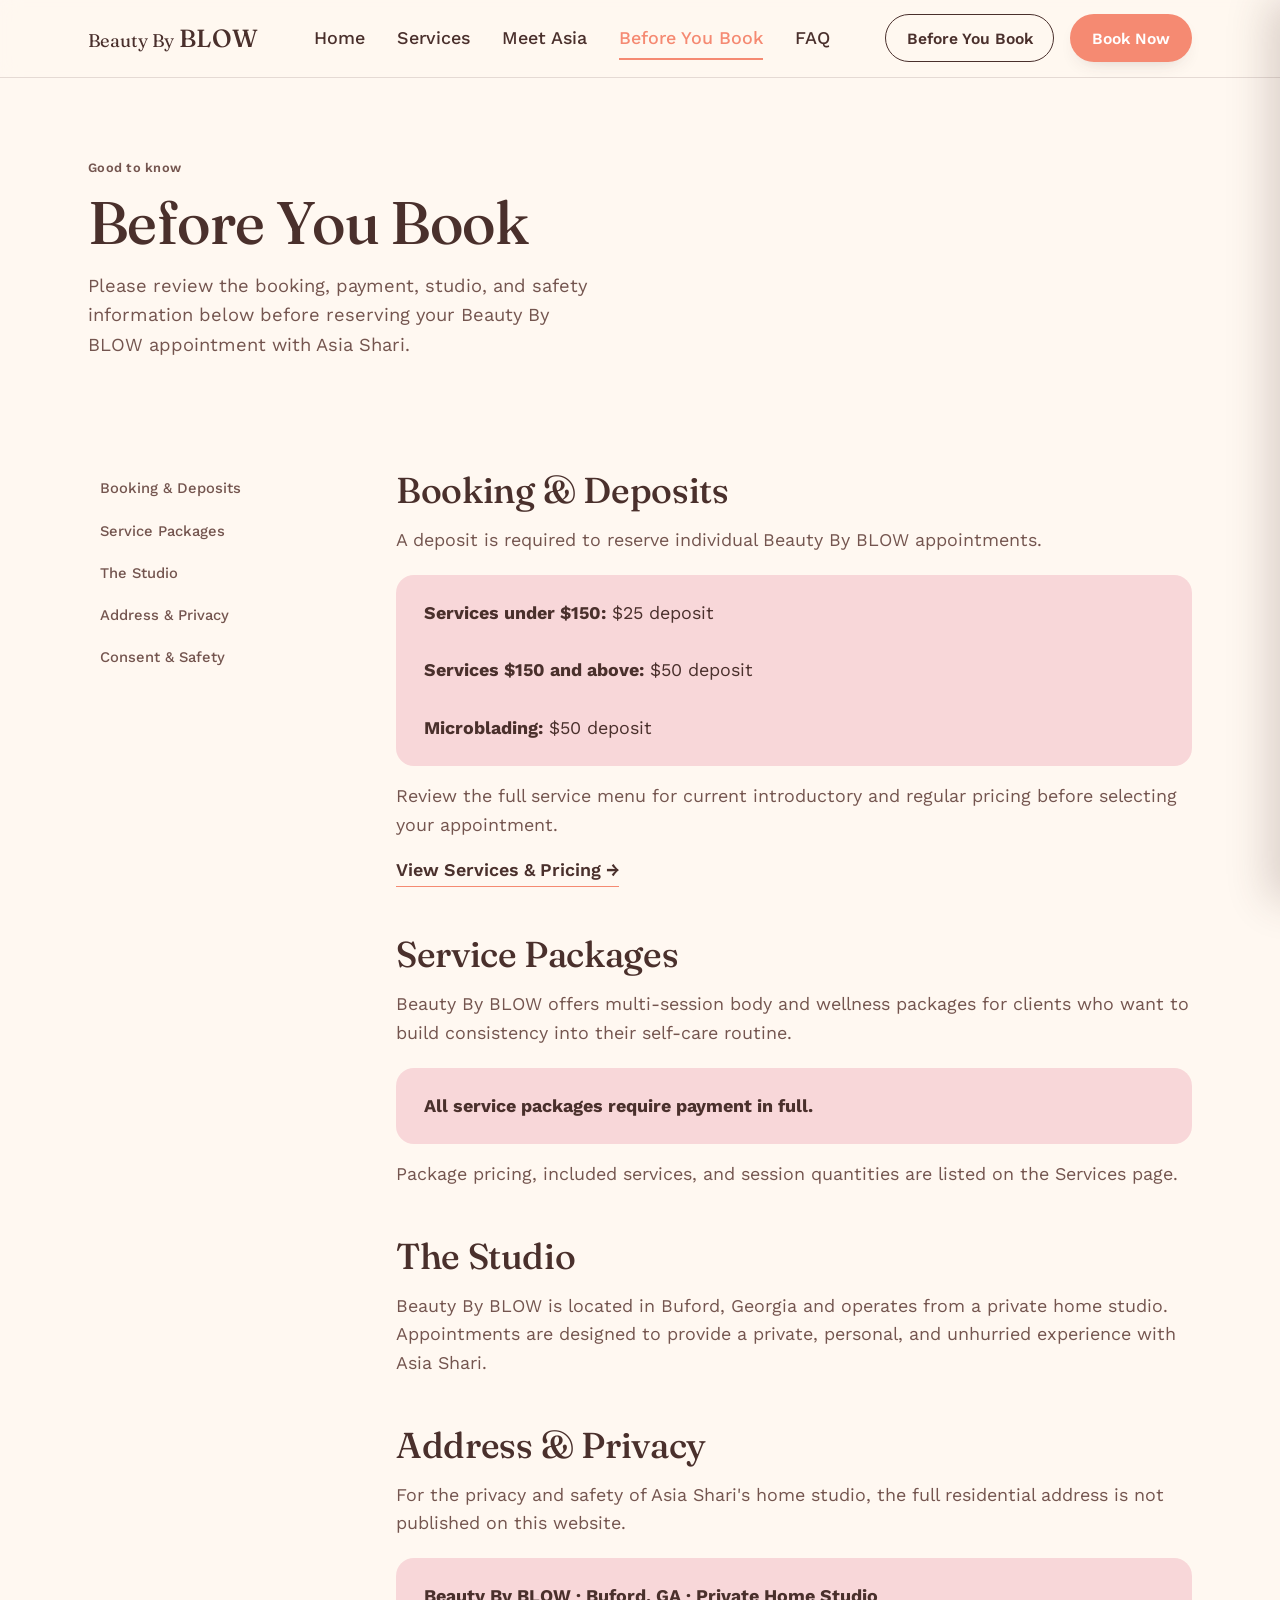
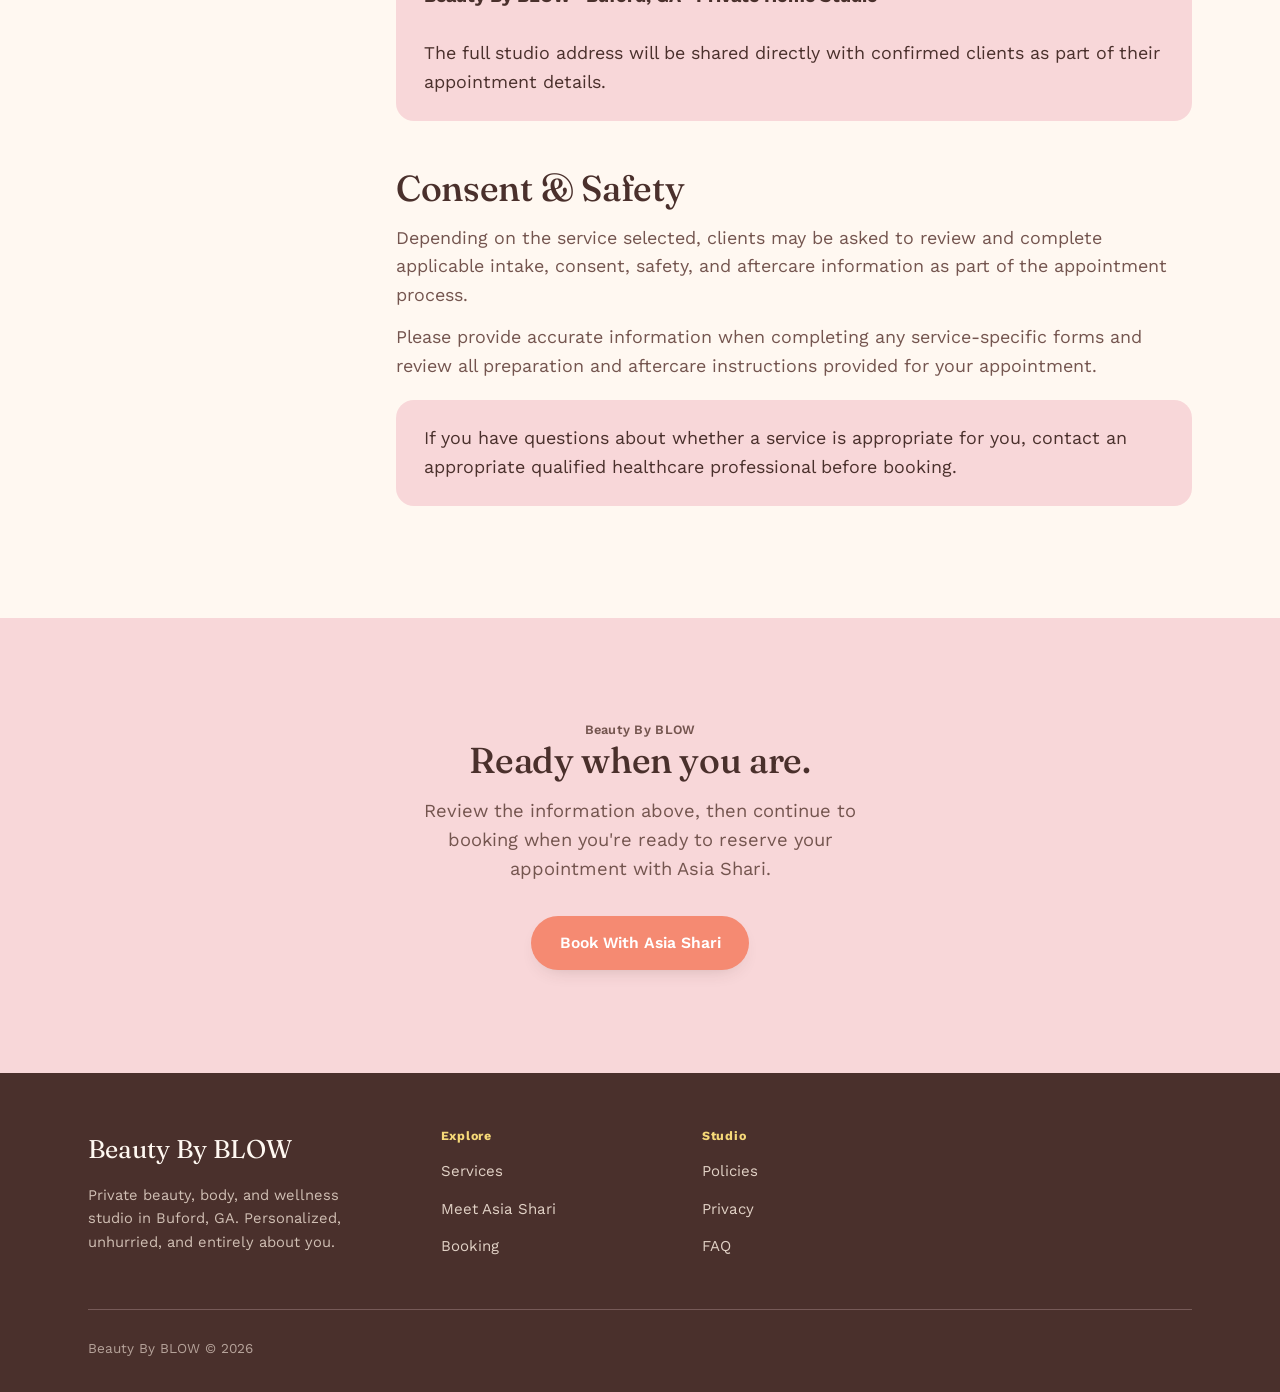
==== commit 9a3ede50: "Finalize Asia Shari branding, services, pricing, and booking" ====
--- a/before-you-book.html
+++ b/before-you-book.html
@@ -3,17 +3,29 @@
 <head>
 <meta charset="UTF-8">
 <meta name="viewport" content="width=device-width, initial-scale=1.0">
-<title>Before You Book — Beauty By BLOW</title>
-<meta name="description" content="Appointment policies for Beauty By BLOW: deposits, cancellations, rescheduling, and studio information.">
+
+<title>Before You Book | Beauty By BLOW</title>
+
+<meta
+  name="description"
+  content="Review Beauty By BLOW booking information, deposits, package payments, studio privacy, and appointment preparation before booking with Asia Shari."
+>
+
 <link rel="stylesheet" href="styles.css">
 </head>
+
 <body>
 
 <a class="visually-hidden" href="#main">Skip to content</a>
+
 
 <header class="site-header">
   <div class="wrap nav">
-    <a class="brand" href="index.html">Beauty By <strong>BLOW</strong></a>
+
+    <a class="brand" href="index.html">
+      Beauty By <strong>BLOW</strong>
+    </a>
+
     <nav class="nav-links" aria-label="Primary">
       <a href="index.html">Home</a>
       <a href="services.html">Services</a>
@@ -21,24 +33,72 @@
       <a href="before-you-book.html" aria-current="page">Before You Book</a>
       <a href="faq.html">FAQ</a>
     </nav>
+
     <div class="nav-cta">
-      <a class="btn btn-secondary" href="before-you-book.html">Before You Book</a>
-      <a class="btn btn-primary" href="book.html">Book Now</a>
-      <button class="hamburger" data-hamburger aria-label="Open menu" aria-expanded="false" aria-controls="mobile-menu">
-        <svg viewBox="0 0 24 24" fill="none" stroke="currentColor" stroke-width="2" stroke-linecap="round"><line x1="3" y1="6" x2="21" y2="6"/><line x1="3" y1="12" x2="21" y2="12"/><line x1="3" y1="18" x2="21" y2="18"/></svg>
+
+      <a class="btn btn-secondary" href="before-you-book.html">
+        Before You Book
+      </a>
+
+      <a class="btn btn-primary" href="book.html">
+        Book Now
+      </a>
+
+      <button
+        class="hamburger"
+        data-hamburger
+        aria-label="Open menu"
+        aria-expanded="false"
+        aria-controls="mobile-menu"
+      >
+        <svg
+          viewBox="0 0 24 24"
+          fill="none"
+          stroke="currentColor"
+          stroke-width="2"
+          stroke-linecap="round"
+        >
+          <line x1="3" y1="6" x2="21" y2="6"/>
+          <line x1="3" y1="12" x2="21" y2="12"/>
+          <line x1="3" y1="18" x2="21" y2="18"/>
+        </svg>
       </button>
+
     </div>
   </div>
 </header>
 
+
 <div class="scrim" data-scrim></div>
+
+
 <div class="mobile-panel" id="mobile-menu" data-mobile-panel>
+
   <div class="mobile-panel-top">
-    <span class="brand">Beauty By <strong>BLOW</strong></span>
-    <button class="hamburger" data-mobile-close aria-label="Close menu">
-      <svg viewBox="0 0 24 24" fill="none" stroke="currentColor" stroke-width="2" stroke-linecap="round"><line x1="18" y1="6" x2="6" y2="18"/><line x1="6" y1="6" x2="18" y2="18"/></svg>
+
+    <span class="brand">
+      Beauty By <strong>BLOW</strong>
+    </span>
+
+    <button
+      class="hamburger"
+      data-mobile-close
+      aria-label="Close menu"
+    >
+      <svg
+        viewBox="0 0 24 24"
+        fill="none"
+        stroke="currentColor"
+        stroke-width="2"
+        stroke-linecap="round"
+      >
+        <line x1="18" y1="6" x2="6" y2="18"/>
+        <line x1="6" y1="6" x2="18" y2="18"/>
+      </svg>
     </button>
+
   </div>
+
   <nav aria-label="Mobile">
     <a href="index.html">Home</a>
     <a href="services.html">Services</a>
@@ -46,88 +106,340 @@
     <a href="before-you-book.html">Before You Book</a>
     <a href="faq.html">FAQ</a>
   </nav>
-  <a class="btn btn-primary btn-block" href="book.html">Book Now</a>
+
+  <a class="btn btn-primary btn-block" href="book.html">
+    Book Now
+  </a>
+
 </div>
 
+
 <main id="main">
+
+  <!-- PAGE HEADER -->
   <section class="page-header wrap">
-    <p class="eyebrow reveal">Good to know</p>
-    <h1 class="reveal">Before You Book</h1>
-    <p class="lede reveal">A few things worth reading before your appointment — so there are no surprises for either of us.</p>
+
+    <p class="eyebrow reveal">
+      Good to know
+    </p>
+
+    <h1 class="reveal">
+      Before You Book
+    </h1>
+
+    <p class="lede reveal">
+      Please review the booking, payment, studio, and safety information
+      below before reserving your Beauty By BLOW appointment with Asia Shari.
+    </p>
+
   </section>
 
+
+  <!-- POLICIES -->
   <section class="section-tight">
+
     <div class="wrap policy-grid">
-      <nav class="policy-nav" aria-label="Policy sections">
+
+      <nav
+        class="policy-nav"
+        aria-label="Policy sections"
+      >
+        <a href="#booking">Booking &amp; Deposits</a>
+        <a href="#packages">Service Packages</a>
         <a href="#studio">The Studio</a>
         <a href="#privacy">Address &amp; Privacy</a>
-        <a href="#consent">Consent &amp; Safety Forms</a>
+        <a href="#consent">Consent &amp; Safety</a>
       </nav>
 
+
       <div>
 
 
-        <div class="policy-section reveal" id="studio">
-          <h2>The Studio</h2>
-          <p>Beauty By BLOW is located in Buford, Georgia and operates from a private home studio. Appointment details are shared directly rather than publishing the residential address online.</p>
+        <!-- BOOKING -->
+        <div
+          class="policy-section reveal"
+          id="booking"
+        >
+
+          <h2>
+            Booking &amp; Deposits
+          </h2>
+
+          <p>
+            A deposit is required to reserve individual Beauty By BLOW
+            appointments.
+          </p>
+
+          <div class="callout">
+            <strong>Services under $150:</strong> $25 deposit
+            <br><br>
+            <strong>Services $150 and above:</strong> $50 deposit
+            <br><br>
+            <strong>Microblading:</strong> $50 deposit
+          </div>
+
+          <p class="mt-1">
+            Review the full service menu for current introductory and
+            regular pricing before selecting your appointment.
+          </p>
+
+          <a
+            class="intro-link mt-1"
+            href="services.html"
+          >
+            View Services &amp; Pricing →
+          </a>
+
         </div>
 
 
-        <div class="policy-section reveal" id="consent">
-          <h2>Consent &amp; Safety Forms</h2>
-          <p>Any required intake, consent, safety, and aftercare information will be provided for review as part of your appointment process.</p>
+        <!-- PACKAGES -->
+        <div
+          class="policy-section reveal"
+          id="packages"
+        >
+
+          <h2>
+            Service Packages
+          </h2>
+
+          <p>
+            Beauty By BLOW offers multi-session body and wellness packages
+            for clients who want to build consistency into their self-care
+            routine.
+          </p>
+
+          <div class="callout">
+            <strong>All service packages require payment in full.</strong>
+          </div>
+
+          <p class="mt-1">
+            Package pricing, included services, and session quantities
+            are listed on the Services page.
+          </p>
+
         </div>
 
-        <div class="policy-section reveal" id="privacy">
-          <h2>Address &amp; Privacy</h2>
-          <p>For the privacy and safety of Asia's home studio, the full address is not published on this website.</p>
+
+        <!-- STUDIO -->
+        <div
+          class="policy-section reveal"
+          id="studio"
+        >
+
+          <h2>
+            The Studio
+          </h2>
+
+          <p>
+            Beauty By BLOW is located in Buford, Georgia and operates
+            from a private home studio. Appointments are designed to
+            provide a private, personal, and unhurried experience with
+            Asia Shari.
+          </p>
+
+        </div>
+
+
+        <!-- PRIVACY -->
+        <div
+          class="policy-section reveal"
+          id="privacy"
+        >
+
+          <h2>
+            Address &amp; Privacy
+          </h2>
+
+          <p>
+            For the privacy and safety of Asia Shari's home studio,
+            the full residential address is not published on this website.
+          </p>
+
           <div class="callout">
-            <strong>Beauty By BLOW · Buford, GA · Private Home Studio.</strong> The full studio address will be shared directly with clients as part of the confirmed booking details.
+            <strong>
+              Beauty By BLOW · Buford, GA · Private Home Studio
+            </strong>
+            <br><br>
+            The full studio address will be shared directly with confirmed
+            clients as part of their appointment details.
           </div>
+
         </div>
+
+
+        <!-- CONSENT -->
+        <div
+          class="policy-section reveal"
+          id="consent"
+        >
+
+          <h2>
+            Consent &amp; Safety
+          </h2>
+
+          <p>
+            Depending on the service selected, clients may be asked to
+            review and complete applicable intake, consent, safety, and
+            aftercare information as part of the appointment process.
+          </p>
+
+          <p class="mt-1">
+            Please provide accurate information when completing any
+            service-specific forms and review all preparation and aftercare
+            instructions provided for your appointment.
+          </p>
+
+          <div class="callout">
+            If you have questions about whether a service is appropriate
+            for you, contact an appropriate qualified healthcare professional
+            before booking.
+          </div>
+
+        </div>
+
+
       </div>
+
     </div>
+
   </section>
 
+
+  <!-- FINAL CTA -->
   <section class="section bg-blush">
-    <div class="wrap center" style="max-width:600px;">
-      <h2 style="font-size:var(--step-2);">Ready when you are.</h2>
-      <p class="lede center mt-1">Review the information above, then continue to booking when you're ready to reserve your appointment with Asia.</p>
-      <a class="btn btn-primary mt-2" href="book.html">Book Your Appointment</a>
+
+    <div
+      class="wrap center"
+      style="max-width:600px;"
+    >
+
+      <p class="eyebrow">
+        Beauty By BLOW
+      </p>
+
+      <h2 style="font-size:var(--step-2);">
+        Ready when you are.
+      </h2>
+
+      <p class="lede center mt-1">
+        Review the information above, then continue to booking when
+        you're ready to reserve your appointment with Asia Shari.
+      </p>
+
+      <a
+        class="btn btn-primary mt-2"
+        href="book.html"
+      >
+        Book With Asia Shari
+      </a>
+
     </div>
+
   </section>
+
 </main>
 
+
 <footer class="site-footer">
+
   <div class="wrap">
+
     <div class="footer-grid">
+
       <div>
-        <p class="footer-brand">Beauty By BLOW</p>
-        <p>Private beauty, body, and wellness studio in Buford, GA — personalized, unhurried, and entirely about you.</p>
+
+        <p class="footer-brand">
+          Beauty By BLOW
+        </p>
+
+        <p>
+          Private beauty, body, and wellness studio in Buford, GA.
+          Personalized, unhurried, and entirely about you.
+        </p>
+
       </div>
+
+
       <div class="footer-col">
-        <h4>Explore</h4>
+
+        <h4>
+          Explore
+        </h4>
+
         <ul>
-          <li><a href="services.html">Services</a></li>
-          <li><a href="meet-asia.html">Meet Asia</a></li>
-          <li><a href="book.html">Booking</a></li>
+
+          <li>
+            <a href="services.html">
+              Services
+            </a>
+          </li>
+
+          <li>
+            <a href="meet-asia.html">
+              Meet Asia Shari
+            </a>
+          </li>
+
+          <li>
+            <a href="book.html">
+              Booking
+            </a>
+          </li>
+
         </ul>
+
       </div>
+
+
       <div class="footer-col">
-        <h4>Studio</h4>
+
+        <h4>
+          Studio
+        </h4>
+
         <ul>
-          <li><a href="before-you-book.html">Policies</a></li>
-          <li><a href="before-you-book.html#privacy">Privacy</a></li>
-          <li><a href="faq.html">FAQ</a></li>
+
+          <li>
+            <a href="before-you-book.html">
+              Policies
+            </a>
+          </li>
+
+          <li>
+            <a href="before-you-book.html#privacy">
+              Privacy
+            </a>
+          </li>
+
+          <li>
+            <a href="faq.html">
+              FAQ
+            </a>
+          </li>
+
         </ul>
+
       </div>
+
     </div>
+
+
     <div class="footer-bottom">
-      <span>Beauty By BLOW &copy; <span data-year></span></span>
+
+      <span>
+        Beauty By BLOW &copy;
+        <span data-year></span>
+      </span>
+
     </div>
+
   </div>
+
 </footer>
 
+
 <script src="main.js"></script>
+
 </body>
-</html>
+</html>
--- a/styles.css
+++ b/styles.css
@@ -802,3 +802,224 @@
 .safety-note { max-width:78ch; font-size:.9rem; }
 @media (max-width:900px){ .yoni-hero-grid,.ritual-grid{grid-template-columns:1fr;} .ritual-card.featured{transform:none;} .blend-grid{grid-template-columns:repeat(2,1fr);} }
 @media (max-width:600px){ .series-grid,.blend-grid{grid-template-columns:1fr;} .brand{font-size:.95rem}.brand strong{font-size:1.25rem} }
+/* =========================================================
+   Beauty By BLOW — Final QA
+   ========================================================= */
+
+/* Correct Yoni section background token */
+.yoni-feature {
+  background:
+    linear-gradient(
+      180deg,
+      var(--cream-2),
+      #fff 45%,
+      var(--blush)
+    );
+}
+
+
+/* Footer description */
+.footer-grid > div:first-child > p:not(.footer-brand) {
+  color: rgba(253, 239, 226, 0.75);
+  margin-top: 0.9rem;
+  font-size: 0.92rem;
+  max-width: 32ch;
+}
+
+
+/* Booking service selection */
+.service-pick[aria-current="true"],
+.service-pick[aria-pressed="true"] {
+  border-color: var(--coral);
+  background: var(--blush);
+}
+
+
+/* Keep booking service information readable */
+.service-pick > span:first-child {
+  min-width: 0;
+}
+
+.service-pick .name,
+.service-pick .meta {
+  display: block;
+}
+
+.service-pick .price {
+  flex-shrink: 0;
+}
+
+
+/* Service cards */
+.service-meta {
+  flex-wrap: wrap;
+  justify-content: space-between;
+}
+
+.service-actions .btn {
+  text-align: center;
+}
+
+
+/* Policy navigation */
+.policy-nav a {
+  line-height: 1.35;
+}
+
+
+/* FAQ question spacing */
+.faq-question {
+  gap: 1rem;
+}
+
+.faq-question .faq-icon {
+  margin-left: auto;
+}
+
+
+/* =========================================================
+   MOBILE POLISH
+   ========================================================= */
+
+@media (max-width: 600px) {
+
+  .wrap {
+    padding-inline: 1.15rem;
+  }
+
+  .section {
+    padding-block: 3.5rem;
+  }
+
+  .page-header {
+    padding-top: 2.75rem;
+  }
+
+
+  /* Header */
+
+  .nav {
+    gap: 0.75rem;
+  }
+
+  .nav-cta {
+    gap: 0.5rem;
+  }
+
+  .brand {
+    font-size: 0.95rem;
+  }
+
+  .brand strong {
+    font-size: 1.25rem;
+  }
+
+
+  /* Hero */
+
+  .hero {
+    padding-top: 2rem;
+  }
+
+  .hero h1 {
+    max-width: 100%;
+  }
+
+  .hero-media {
+    aspect-ratio: 1 / 1;
+  }
+
+  .hero-ctas {
+    align-items: stretch;
+  }
+
+  .hero-ctas .btn {
+    justify-content: center;
+  }
+
+
+  /* Services */
+
+  .service-body {
+    padding: 1.25rem;
+  }
+
+  .service-meta {
+    align-items: flex-start;
+  }
+
+  .service-actions {
+    display: grid;
+    grid-template-columns: 1fr;
+  }
+
+  .service-actions .btn {
+    width: 100%;
+    justify-content: center;
+  }
+
+
+  /* Booking service list */
+
+  .service-pick {
+    align-items: flex-start;
+    flex-direction: column;
+  }
+
+  .service-pick .price {
+    white-space: normal;
+  }
+
+
+  /* Policies */
+
+  .policy-nav {
+    display: grid;
+    grid-template-columns: 1fr 1fr;
+  }
+
+  .policy-nav a {
+    background: rgba(255, 255, 255, 0.55);
+  }
+
+  .callout {
+    padding: 1.25rem;
+  }
+
+
+  /* FAQ */
+
+  .faq-question {
+    padding: 1.15rem;
+  }
+
+  .faq-answer p {
+    padding: 0 1.15rem 1.25rem;
+  }
+
+
+  /* Final CTA */
+
+  .final-cta {
+    border-radius: 22px;
+  }
+
+}
+
+
+@media (max-width: 420px) {
+
+  .policy-nav {
+    grid-template-columns: 1fr;
+  }
+
+  .hero-ctas {
+    display: grid;
+    grid-template-columns: 1fr;
+  }
+
+  .hero-ctas .btn {
+    width: 100%;
+  }
+
+}
